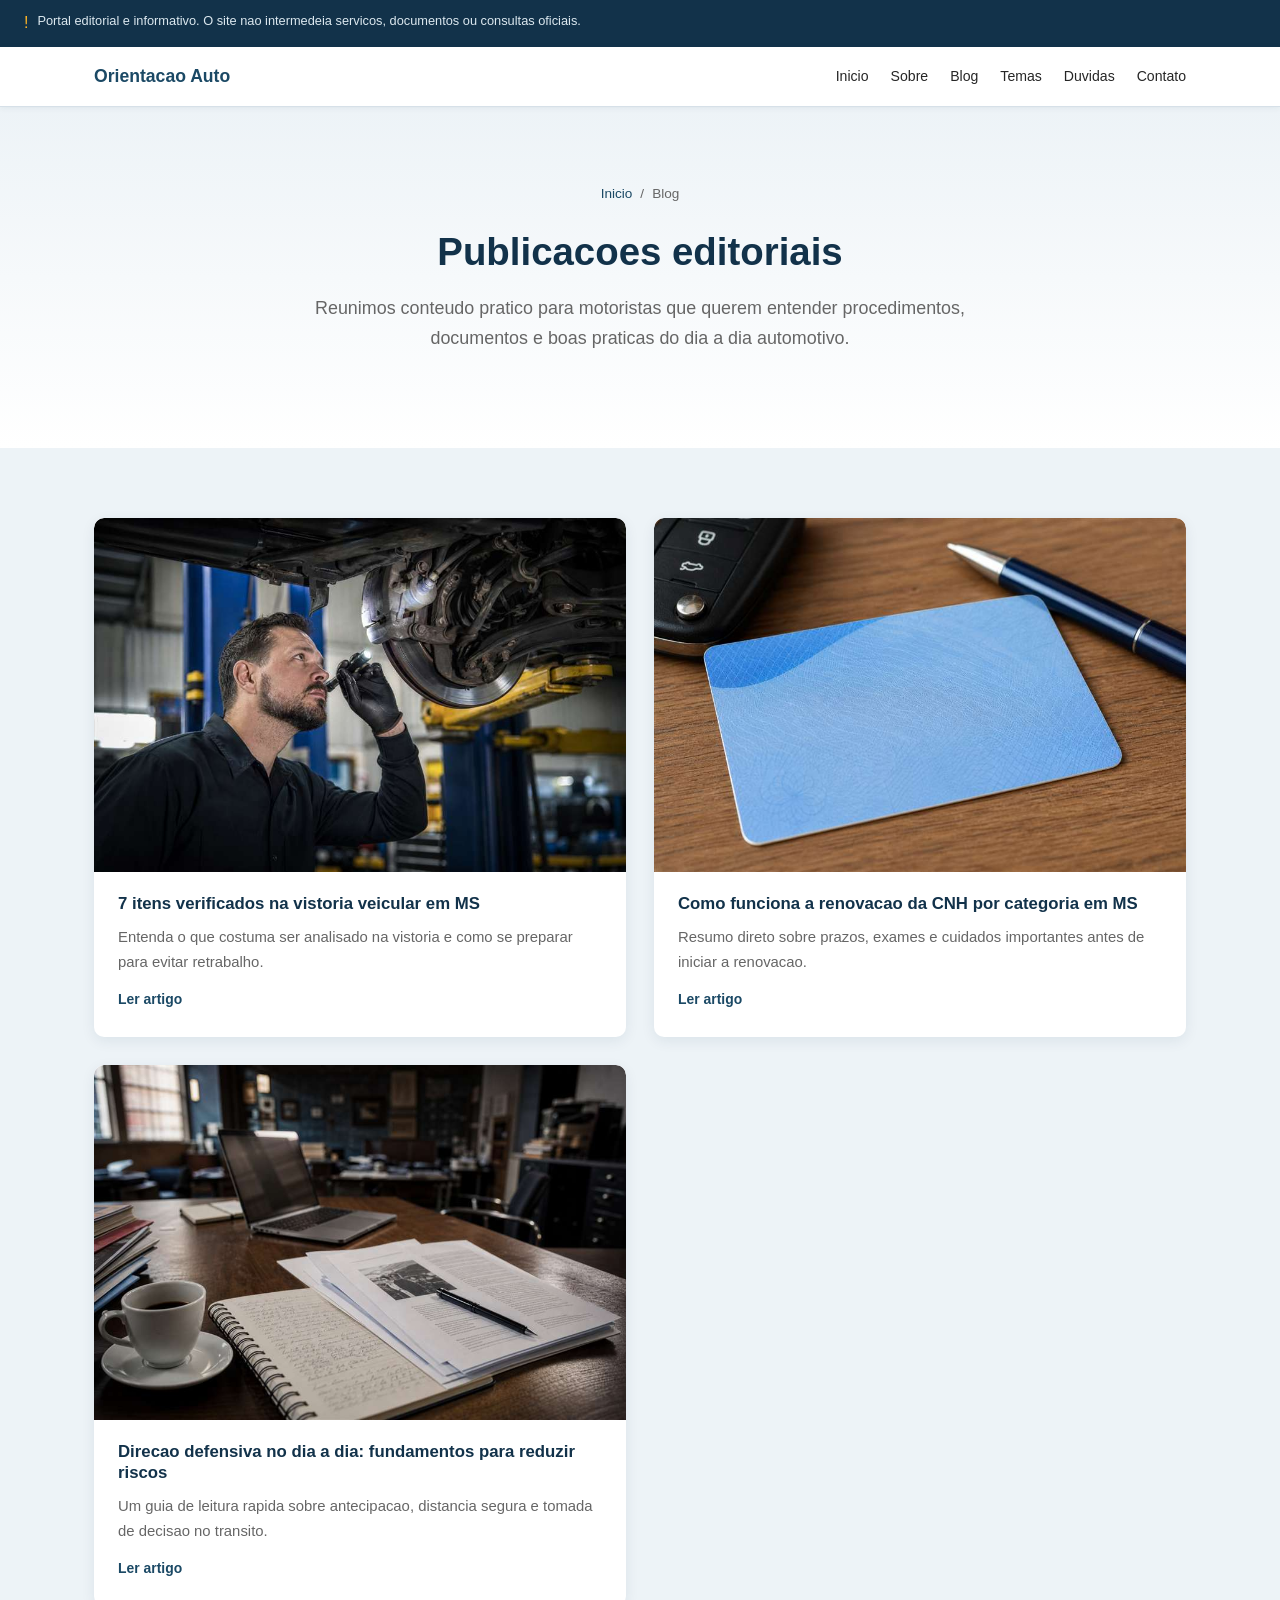
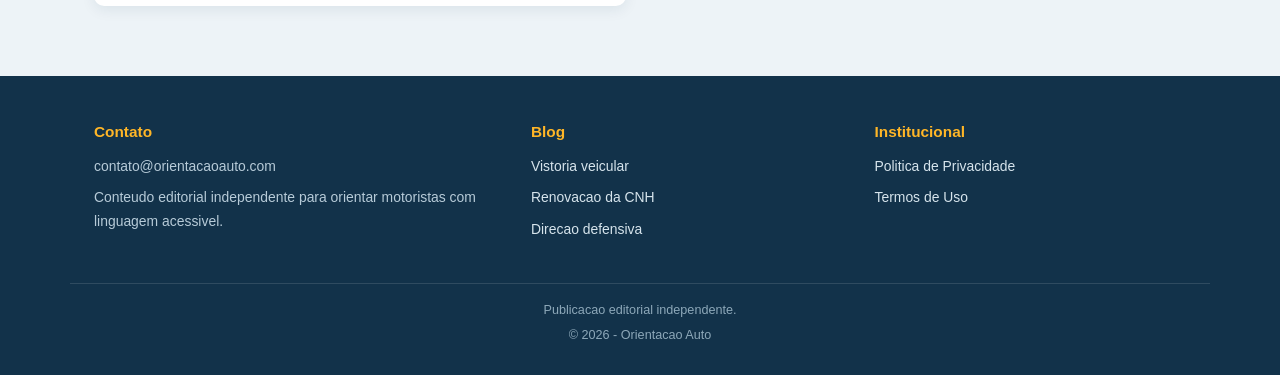
==== blog/index.html @ 4fb62b51 "Add files via upload" ====
<!DOCTYPE html>
<html lang="pt-BR">
<head>
  <meta charset="UTF-8">
  <meta name="viewport" content="width=device-width, initial-scale=1.0">
  <title>Blog | Orientacao Auto</title>
  <meta name="description" content="Artigos editoriais sobre vistoria veicular, renovacao da CNH, consulta veicular e seguranca no transito em Mato Grosso do Sul.">
  <link rel="stylesheet" href="/styles/styles.css">
</head>
<body>
  <div class="oa-disclaimer">
    <span class="oa-disclaimer-icon" aria-hidden="true">!</span>
    <p>Portal editorial e informativo. O site nao intermedeia servicos, documentos ou consultas oficiais.</p>
  </div>

  <input type="checkbox" id="oa-menu-toggle" class="oa-menu-check" hidden>

  <header class="oa-header">
    <div class="oa-wrap oa-header-inner">
      <a href="/" class="oa-logo">Orientacao Auto</a>
      <label for="oa-menu-toggle" class="oa-burger" aria-label="Abrir menu">
        <span></span><span></span><span></span>
      </label>
      <nav class="oa-nav" id="oa-main-nav">
        <a href="/">Inicio</a>
        <a href="/#sobre">Sobre</a>
        <a href="/blog/index.html">Blog</a>
        <a href="/#temas">Temas</a>
        <a href="/#faq">Duvidas</a>
        <a href="/#contato">Contato</a>
      </nav>
    </div>
  </header>

  <main>
    <section class="oa-hero">
      <div class="oa-wrap oa-hero-inner">
        <p class="oa-breadcrumb"><a href="/">Inicio</a><span>/</span>Blog</p>
        <h1>Publicacoes editoriais</h1>
        <p class="oa-hero-lead">Reunimos conteudo pratico para motoristas que querem entender procedimentos, documentos e boas praticas do dia a dia automotivo.</p>
      </div>
    </section>

    <section class="oa-section oa-blog">
      <div class="oa-wrap">
        <div class="oa-blog-duo">
          <article class="oa-blog-card">
            <a href="/blog/artigo-1.html"><img src="/images/inspecao-veicular-oficina.jpg" alt="Mecanico realizando inspecao em veiculo dentro de oficina" width="440" height="280"></a>
            <div class="oa-blog-card-body">
              <h3><a href="/blog/artigo-1.html">7 itens verificados na vistoria veicular em MS</a></h3>
              <p>Entenda o que costuma ser analisado na vistoria e como se preparar para evitar retrabalho.</p>
              <a href="/blog/artigo-1.html" class="oa-blog-more">Ler artigo</a>
            </div>
          </article>

          <article class="oa-blog-card">
            <a href="/blog/artigo-2.html"><img src="/images/carteira-habilitacao-cnh.jpg" alt="Carteira de habilitacao sobre superficie de madeira" width="440" height="280"></a>
            <div class="oa-blog-card-body">
              <h3><a href="/blog/artigo-2.html">Como funciona a renovacao da CNH por categoria em MS</a></h3>
              <p>Resumo direto sobre prazos, exames e cuidados importantes antes de iniciar a renovacao.</p>
              <a href="/blog/artigo-2.html" class="oa-blog-more">Ler artigo</a>
            </div>
          </article>

          <article class="oa-blog-card">
            <a href="/blog/artigo-3.html"><img src="/images/sala-redacao-editorial.jpg" alt="Mesa com materiais editoriais e anotacoes" width="440" height="280"></a>
            <div class="oa-blog-card-body">
              <h3><a href="/blog/artigo-3.html">Direcao defensiva no dia a dia: fundamentos para reduzir riscos</a></h3>
              <p>Um guia de leitura rapida sobre antecipacao, distancia segura e tomada de decisao no transito.</p>
              <a href="/blog/artigo-3.html" class="oa-blog-more">Ler artigo</a>
            </div>
          </article>
        </div>
      </div>
    </section>
  </main>

  <footer class="oa-footer">
    <div class="oa-wrap oa-footer-grid">
      <div class="oa-footer-col">
        <h3>Contato</h3>
        <p>contato@orientacaoauto.com</p>
        <p>Conteudo editorial independente para orientar motoristas com linguagem acessivel.</p>
      </div>
      <div class="oa-footer-col">
        <h3>Blog</h3>
        <ul>
          <li><a href="/blog/artigo-1.html">Vistoria veicular</a></li>
          <li><a href="/blog/artigo-2.html">Renovacao da CNH</a></li>
          <li><a href="/blog/artigo-3.html">Direcao defensiva</a></li>
        </ul>
      </div>
      <div class="oa-footer-col">
        <h3>Institucional</h3>
        <ul>
          <li><a href="/politica-de-privacidade.html">Politica de Privacidade</a></li>
          <li><a href="/termos-de-uso.html">Termos de Uso</a></li>
        </ul>
      </div>
    </div>
    <div class="oa-wrap oa-footer-bottom">
      <p>Publicacao editorial independente.</p>
      <p>&copy; 2026 - Orientacao Auto</p>
    </div>
  </footer>
</body>
</html>
---- styles/styles.css ----
*,*::before,*::after{box-sizing:border-box;margin:0;padding:0}

:root{
  --oa-brand:#1B4965;
  --oa-cta:#FFB627;
  --oa-deep:#12324A;
  --oa-soft:#EDF3F7;
  --oa-copy:#262626;
  --oa-muted:#666666;
  --oa-line:#D6E0E8;
}

html{scroll-behavior:smooth}

body{
  font-family:'Work Sans',sans-serif;
  font-size:1.02rem;
  line-height:1.68;
  color:var(--oa-copy);
  background:#fff;
}

img{max-width:100%;height:auto;display:block;border-radius:6px}

a{color:var(--oa-brand);transition:color .25s}
a:hover{color:var(--oa-cta)}

h1,h2,h3{
  font-family:'Outfit',sans-serif;
  font-weight:700;
  line-height:1.24;
  color:var(--oa-deep);
}

h1{font-size:clamp(1.75rem,3.4vw,2.4rem)}
h2{font-size:1.85rem;margin-bottom:32px}
h3{font-size:1.08rem;margin-bottom:8px}

.oa-wrap{
  max-width:1140px;
  margin:0 auto;
  padding:0 24px;
}

.oa-disclaimer{
  background:var(--oa-deep);
  padding:10px 24px;
  display:flex;
  align-items:flex-start;
  gap:9px;
  font-size:.8rem;
  color:#DCE8EF;
}

.oa-disclaimer-icon{color:var(--oa-cta);font-size:1rem;flex-shrink:0}

.oa-header{
  position:sticky;
  top:0;
  z-index:100;
  background:#fff;
  border-bottom:1px solid var(--oa-line);
  height:60px;
  box-shadow:0 1px 6px rgba(18,50,74,.07);
}

.oa-header-inner{
  display:flex;
  align-items:center;
  justify-content:space-between;
  height:60px;
}

.oa-logo{
  font-family:'Outfit',sans-serif;
  font-weight:800;
  font-size:1.1rem;
  color:var(--oa-brand);
  text-decoration:none;
}

.oa-nav{display:flex;gap:22px}

.oa-nav a{
  text-decoration:none;
  font-weight:500;
  font-size:.88rem;
  color:var(--oa-copy);
}

.oa-nav a:hover{color:var(--oa-cta)}

.oa-menu-check{display:none}

.oa-burger{
  display:none;
  flex-direction:column;
  gap:5px;
  cursor:pointer;
  padding:8px;
}

.oa-burger span{
  display:block;
  width:22px;
  height:2px;
  background:var(--oa-brand);
  border-radius:1px;
}

.oa-section{padding:70px 0}

.oa-section-intro{
  max-width:680px;
  margin:-16px 0 36px;
  color:var(--oa-muted);
}

.oa-hero{
  padding:76px 0 66px;
  background:linear-gradient(180deg,var(--oa-soft) 0%,#fff 100%);
  text-align:center;
}

.oa-hero-inner{max-width:720px;margin:0 auto}

.oa-hero-lead{
  margin:18px 0 28px;
  font-size:1.12rem;
  color:var(--oa-muted);
}

.oa-btn{
  display:inline-block;
  padding:13px 30px;
  border-radius:8px;
  font-family:'Outfit',sans-serif;
  font-weight:600;
  font-size:.94rem;
  text-decoration:none;
  border:none;
  cursor:pointer;
  transition:background .2s,transform .15s;
}

.oa-btn-primary{background:var(--oa-brand);color:#fff}
.oa-btn-primary:hover{background:var(--oa-deep);transform:translateY(-1px)}

.oa-sobre-grid{
  display:grid;
  grid-template-columns:1fr 1.3fr;
  gap:42px;
  align-items:center;
}

.oa-sobre-text p{margin-bottom:15px}

.oa-sobre-img img{
  border-radius:10px;
  box-shadow:0 6px 20px rgba(18,50,74,.12);
}

.oa-blog{background:var(--oa-soft)}

.oa-blog-duo{
  display:grid;
  grid-template-columns:repeat(2,1fr);
  gap:28px;
}

.oa-blog-card{
  background:#fff;
  border-radius:10px;
  overflow:hidden;
  display:flex;
  flex-direction:column;
  box-shadow:0 4px 14px rgba(18,50,74,.08);
}

.oa-blog-card img{border-radius:10px 10px 0 0;width:100%;object-fit:cover}

.oa-blog-card-body{
  padding:22px 24px 26px;
  flex:1;
  display:flex;
  flex-direction:column;
}

.oa-blog-card-body h3{font-size:1.05rem;margin-bottom:10px}
.oa-blog-card-body h3 a{text-decoration:none;color:var(--oa-deep)}
.oa-blog-card-body h3 a:hover{color:var(--oa-cta)}
.oa-blog-card-body p{color:var(--oa-muted);flex:1;margin-bottom:13px;font-size:.93rem}

.oa-blog-more{font-weight:600;font-size:.87rem;text-decoration:none}

.oa-blog-all{margin-top:28px;text-align:center}
.oa-blog-all a{font-weight:600}

.oa-temas{background:#fff}

.oa-card-grid{
  display:grid;
  grid-template-columns:repeat(2,1fr);
  gap:22px;
}

.oa-card{
  background:var(--oa-soft);
  border-radius:8px;
  padding:28px 26px;
  border-left:4px solid var(--oa-cta);
}

.oa-card-icon{font-size:1.6rem;display:block;margin-bottom:12px}

.oa-card p{color:var(--oa-muted);margin-bottom:11px;font-size:.95rem}

.oa-card-link{font-weight:600;font-size:.88rem;text-decoration:none}

.oa-faq{background:var(--oa-soft)}

.oa-faq-grid{
  display:grid;
  grid-template-columns:repeat(2,1fr);
  gap:16px;
}

.oa-faq-q{flex:1;padding-right:10px}

.oa-faq-item{
  background:#fff;
  border-radius:8px;
  border:1px solid var(--oa-line);
  overflow:hidden;
  align-self:start;
}

.oa-faq-item summary{
  display:flex;
  align-items:center;
  justify-content:space-between;
  padding:16px 18px;
  cursor:pointer;
  list-style:none;
  font-weight:600;
  font-family:'Outfit',sans-serif;
  font-size:.93rem;
}

.oa-faq-item summary::-webkit-details-marker{display:none}

.oa-faq-toggle{width:18px;height:18px;position:relative;flex-shrink:0;margin-left:14px}

.oa-faq-toggle::before,.oa-faq-toggle::after{
  content:'';
  position:absolute;
  background:var(--oa-brand);
  border-radius:1px;
  transition:transform .2s;
}

.oa-faq-toggle::before{width:12px;height:2px;top:8px;left:3px}
.oa-faq-toggle::after{width:2px;height:12px;top:3px;left:8px}

.oa-faq-item[open] .oa-faq-toggle::after{transform:rotate(90deg);opacity:0}

.oa-faq-a{padding:0 18px 16px;color:var(--oa-muted)}
.oa-faq-a p{margin-bottom:8px;font-size:.93rem}

.oa-contato{background:#fff}

.oa-contato-grid{
  display:grid;
  grid-template-columns:1.15fr 1fr;
  gap:42px;
  align-items:start;
}

.oa-contato-info p{color:var(--oa-muted);margin-bottom:4px}

.oa-contato-list{list-style:none;margin-top:18px}
.oa-contato-list li{margin-bottom:11px;color:var(--oa-muted)}

.oa-form label{
  display:block;
  font-weight:600;
  font-size:.85rem;
  margin-bottom:6px;
  margin-top:14px;
}

.oa-form label:first-of-type{margin-top:0}

.oa-form input,.oa-form textarea{
  width:100%;
  padding:11px 14px;
  border:1px solid var(--oa-line);
  border-radius:6px;
  font-family:'Work Sans',sans-serif;
  font-size:.97rem;
  background:#fff;
}

.oa-form input:focus,.oa-form textarea:focus{
  outline:2px solid var(--oa-cta);
  border-color:var(--oa-cta);
}

.oa-form button{margin-top:18px}

.oa-footer{background:var(--oa-deep);color:#D6E4EC;padding-top:46px}

.oa-footer-grid{
  display:grid;
  grid-template-columns:1.3fr 1fr 1fr;
  gap:32px;
  padding-bottom:34px;
}

.oa-footer-col h3{color:var(--oa-cta);font-size:.96rem;margin-bottom:14px}
.oa-footer-col p,.oa-footer-col li{font-size:.87rem;margin-bottom:8px;color:#B7CBD8}
.oa-footer-col ul{list-style:none}
.oa-footer-col a{color:#D6E4EC;text-decoration:none}
.oa-footer-col a:hover{color:var(--oa-cta)}

.oa-footer-bottom{
  border-top:1px solid rgba(255,255,255,.12);
  padding:16px 24px 24px;
  text-align:center;
  font-size:.79rem;
  color:#8DA8B9;
}

.oa-footer-bottom p{margin-bottom:4px}

.oa-cookie{
  position:fixed;
  bottom:0;
  left:0;
  right:0;
  background:var(--oa-deep);
  color:#DCE8EF;
  padding:14px 24px 16px;
  z-index:200;
  display:flex;
  flex-direction:column;
  gap:10px;
  font-size:.85rem;
  cursor:pointer;
}

.oa-cookie p{margin:0;line-height:1.5}

.oa-cookie-actions{display:flex;align-items:center;gap:16px}

.oa-cookie a{color:var(--oa-cta);font-size:.8rem;text-decoration:underline}

.oa-btn-cookie{
  padding:8px 22px;
  background:var(--oa-cta);
  color:var(--oa-deep);
  border-radius:6px;
  font-size:.83rem;
  font-weight:600;
  pointer-events:none;
}

#oa-cookie-consent:checked ~ .oa-cookie{display:none}

.oa-breadcrumb{font-size:.85rem;color:var(--oa-muted);margin-bottom:22px}
.oa-breadcrumb a{text-decoration:none;color:var(--oa-brand)}
.oa-breadcrumb span{margin:0 8px}

.oa-article{max-width:760px;margin:0 auto}
.oa-article h1{margin-bottom:16px}
.oa-article h2{font-size:1.3rem;margin:32px 0 14px}
.oa-article h3{font-size:1.06rem;margin:24px 0 12px}
.oa-article p{margin-bottom:15px;color:var(--oa-copy)}
.oa-article ul,.oa-article ol{margin:0 0 17px 24px;color:var(--oa-copy)}
.oa-article li{margin-bottom:8px}
.oa-article figure{margin:26px 0;border-radius:10px;overflow:hidden}

.oa-byline{
  font-size:.84rem;
  color:var(--oa-muted);
  margin-bottom:26px;
  padding-bottom:18px;
  border-bottom:1px solid var(--oa-line);
}

.oa-authorbox{
  background:var(--oa-soft);
  padding:18px 20px;
  border-radius:8px;
  margin-top:34px;
  display:flex;
  gap:14px;
  align-items:center;
}

.oa-author-avatar{width:46px;height:46px;border-radius:50%;background:#ccd8e0;flex-shrink:0}

.oa-author-name{font-size:.9rem;font-weight:700;color:var(--oa-deep)}
.oa-author-bio{font-size:.8rem;color:var(--oa-muted);margin-top:2px}

.oa-article-back{display:inline-block;margin-top:30px;font-weight:600;text-decoration:none}

.oa-legal h2{font-size:1.2rem;margin:28px 0 12px}
.oa-legal p,.oa-legal li{color:var(--oa-muted);margin-bottom:11px}
.oa-legal ul{margin:0 0 15px 24px}

@media(max-width:768px){
  .oa-burger{display:flex}

  .oa-nav{
    position:fixed;
    top:60px;
    left:0;
    right:0;
    background:#fff;
    flex-direction:column;
    padding:18px 24px;
    gap:14px;
    border-bottom:1px solid var(--oa-line);
    transform:translateY(-120%);
    opacity:0;
    pointer-events:none;
    transition:transform .3s,opacity .3s;
  }

  #oa-menu-toggle:checked ~ .oa-header .oa-nav{
    transform:translateY(0);
    opacity:1;
    pointer-events:auto;
  }

  #oa-menu-toggle:checked ~ .oa-header .oa-burger span:nth-child(1){transform:rotate(45deg) translate(5px,5px)}
  #oa-menu-toggle:checked ~ .oa-header .oa-burger span:nth-child(2){opacity:0}
  #oa-menu-toggle:checked ~ .oa-header .oa-burger span:nth-child(3){transform:rotate(-45deg) translate(5px,-5px)}

  .oa-sobre-grid,.oa-blog-duo,.oa-card-grid,.oa-faq-grid,.oa-contato-grid,.oa-footer-grid{
    grid-template-columns:1fr;
    gap:26px;
  }

  .oa-section{padding:48px 0}
}
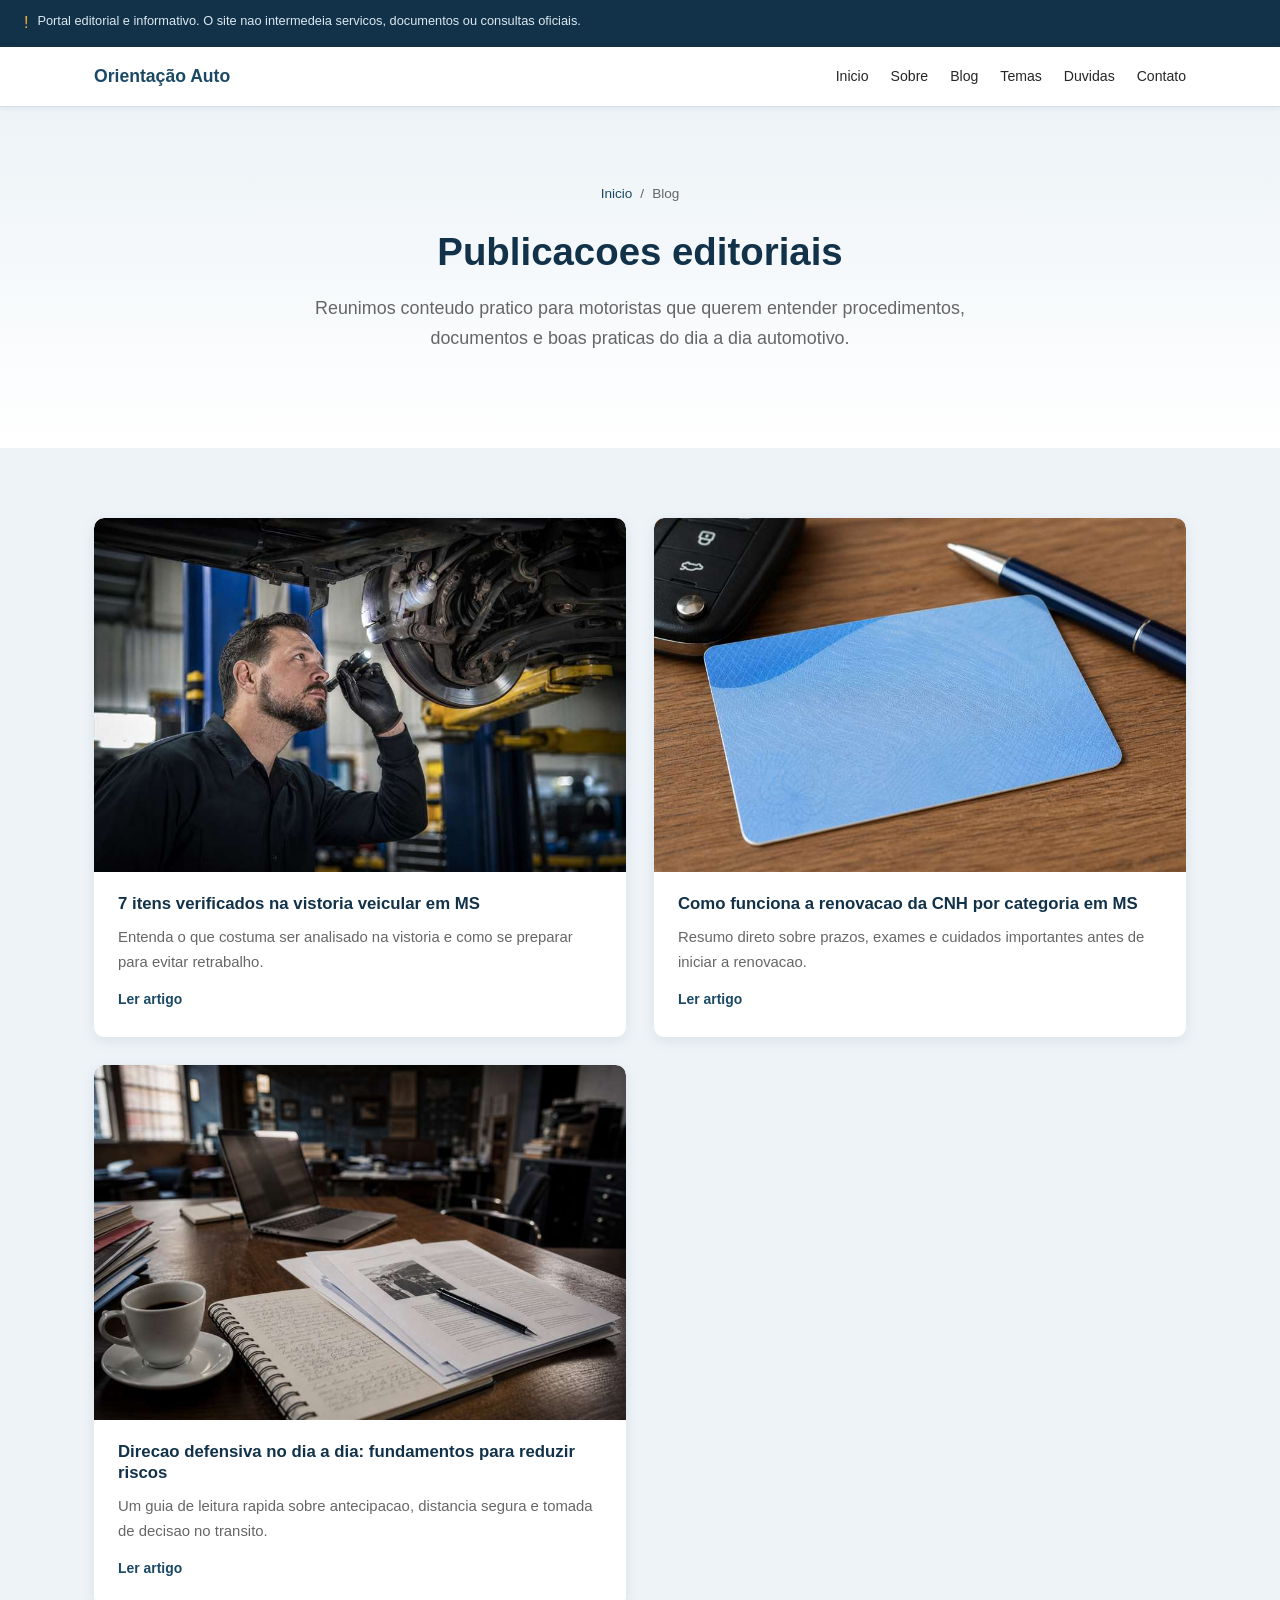
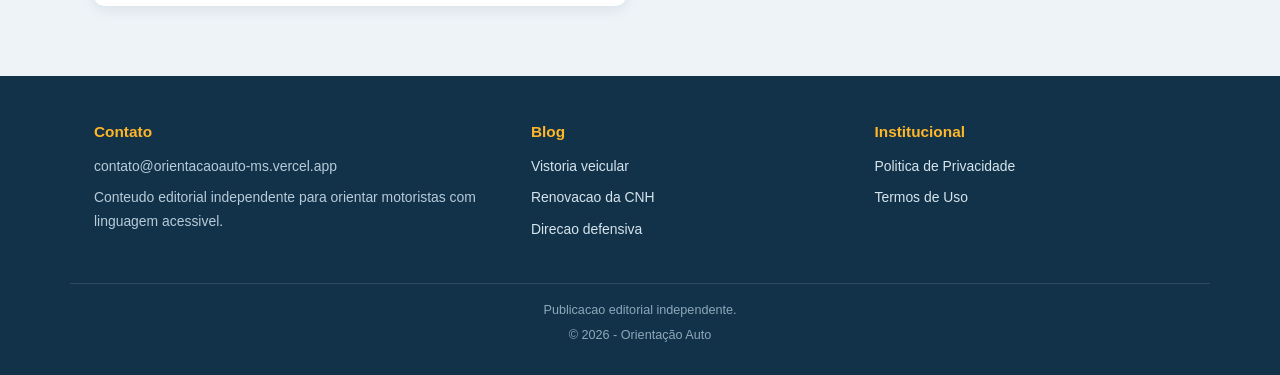
==== commit 89185996: "Add files via upload" ====
--- a/blog/index.html
+++ b/blog/index.html
@@ -3,7 +3,7 @@
 <head>
   <meta charset="UTF-8">
   <meta name="viewport" content="width=device-width, initial-scale=1.0">
-  <title>Blog | Orientacao Auto</title>
+  <title>Blog | Orientação Auto</title>
   <meta name="description" content="Artigos editoriais sobre vistoria veicular, renovacao da CNH, consulta veicular e seguranca no transito em Mato Grosso do Sul.">
   <link rel="stylesheet" href="/styles/styles.css">
 </head>
@@ -17,7 +17,7 @@
 
   <header class="oa-header">
     <div class="oa-wrap oa-header-inner">
-      <a href="/" class="oa-logo">Orientacao Auto</a>
+      <a href="/" class="oa-logo">Orientação Auto</a>
       <label for="oa-menu-toggle" class="oa-burger" aria-label="Abrir menu">
         <span></span><span></span><span></span>
       </label>
@@ -79,7 +79,7 @@
     <div class="oa-wrap oa-footer-grid">
       <div class="oa-footer-col">
         <h3>Contato</h3>
-        <p>contato@orientacaoauto.com</p>
+        <p>contato@orientacaoauto-ms.vercel.app</p>
         <p>Conteudo editorial independente para orientar motoristas com linguagem acessivel.</p>
       </div>
       <div class="oa-footer-col">
@@ -100,7 +100,7 @@
     </div>
     <div class="oa-wrap oa-footer-bottom">
       <p>Publicacao editorial independente.</p>
-      <p>&copy; 2026 - Orientacao Auto</p>
+      <p>&copy; 2026 - Orientação Auto</p>
     </div>
   </footer>
 </body>
